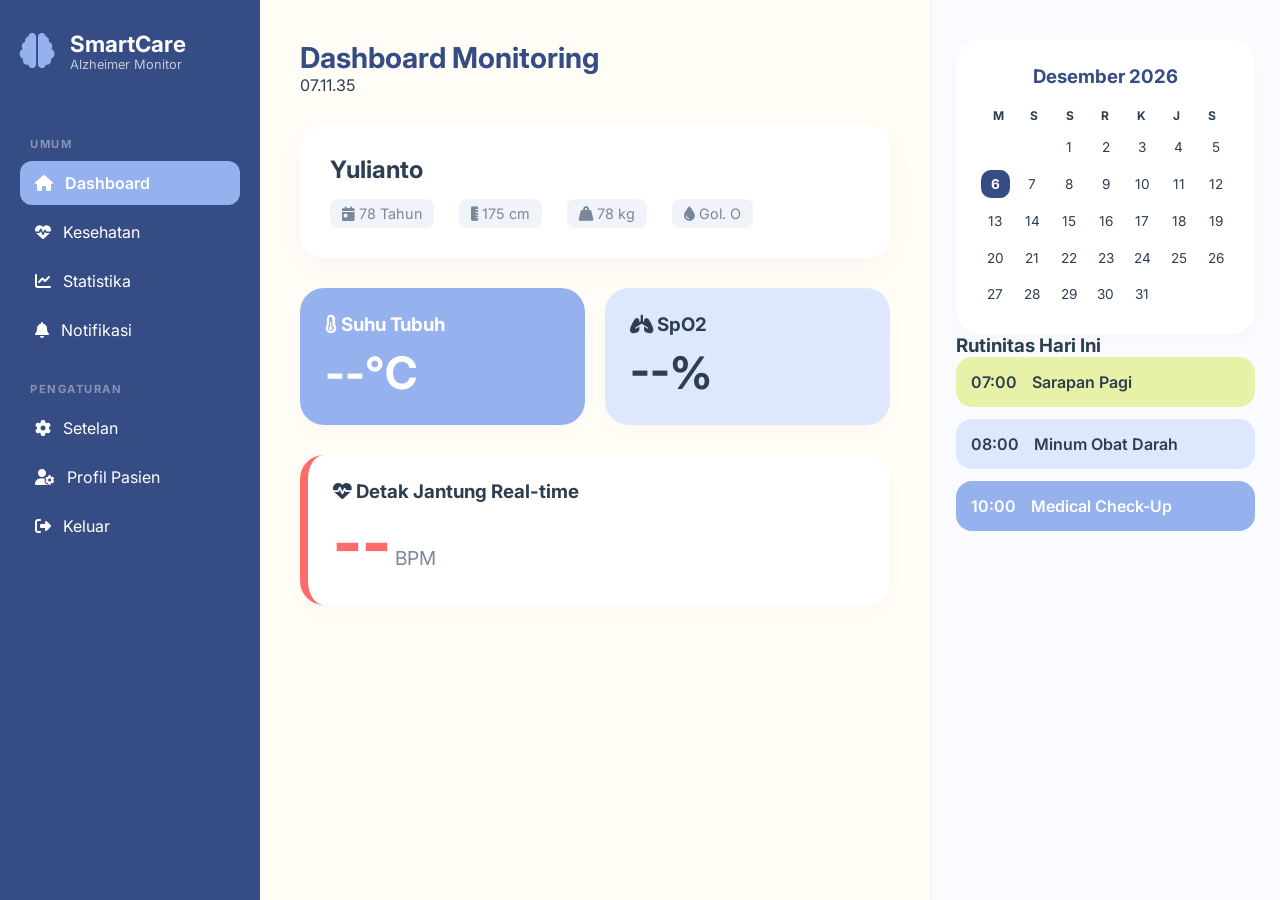
==== index.html @ 2f864b95 "dashboard" ====
<!DOCTYPE html>
<html lang="id">
<head>
    <meta charset="UTF-8">
    <meta name="viewport" content="width=device-width, initial-scale=1.0">
    <title>SmartCare - Dashboard Monitoring Alzheimer</title>
    <link rel="stylesheet" href="https://cdnjs.cloudflare.com/ajax/libs/font-awesome/6.4.0/css/all.min.css">
    <link href="https://fonts.googleapis.com/css2?family=Inter:wght@400;600;700&display=swap" rel="stylesheet">
    <link rel="stylesheet" href="style.css">
</head>
<body>
    <div class="container">
        <nav class="sidebar">
            <div class="logo">
                <i class="fa-solid fa-brain"></i>
                <div>
                    <h2>SmartCare</h2>
                    <p>Alzheimer Monitor</p>
                </div>
            </div>
            
            <div class="menu-section">
                <p class="section-label">UMUM</p>
                <ul class="nav-links">
                    <li class="active"><i class="fa-solid fa-house"></i> Dashboard</li>
                    <li><i class="fa-solid fa-heart-pulse"></i> Kesehatan</li>
                    <li><i class="fa-solid fa-chart-line"></i> Statistika</li>
                    <li><i class="fa-solid fa-bell"></i> Notifikasi</li>
                </ul>
            </div>

            <div class="menu-section">
                <p class="section-label">PENGATURAN</p>
                <ul class="nav-links secondary">
                    <li><i class="fa-solid fa-gear"></i> Setelan</li>
                    <li><i class="fa-solid fa-user-gear"></i> Profil Pasien</li>
                    <li class="logout"><i class="fa-solid fa-right-from-bracket"></i> Keluar</li>
                </ul>
            </div>
        </nav>

        <div class="content-wrapper">
            
            <main class="main-content">
                <header class="dashboard-header">
                    <h1>Dashboard Monitoring</h1>
                    <p id="current-time-display"></p>
                </header>

                <section class="patient-banner">
                    <div class="profile-info">
                        <h2>Yulianto</h2>
                        <div class="stats-row">
                            <span><i class="fa-solid fa-calendar-day"></i> 78 Tahun</span>
                            <span><i class="fa-solid fa-ruler-vertical"></i> 175 cm</span>
                            <span><i class="fa-solid fa-weight-hanging"></i> 78 kg</span>
                            <span><i class="fa-solid fa-droplet"></i> Gol. O</span>
                        </div>
                    </div>
                </section>

                <section class="status-grid">
                    <div class="card status-card blue">
                        <h3><i class="fa-solid fa-temperature-half"></i> Suhu Tubuh</h3>
                        <div class="value"><span id="temp">--</span>°C</div>
                    </div>
                    <div class="card status-card light-blue">
                        <h3><i class="fa-solid fa-lungs"></i> SpO2</h3>
                        <div class="value"><span id="spo2">--</span>%</div>
                    </div>
                </section>

                <section class="heart-rate-section">
                    <div class="card heart-card">
                        <h3><i class="fa-solid fa-heart-pulse"></i> Detak Jantung Real-time</h3>
                        <div class="bpm-display">
                            <span class="bpm-number" id="bpm">--</span>
                            <span class="bpm-unit">BPM</span>
                        </div>
                    </div>
                </section>
            </main>

            <aside class="right-sidebar">
                <div class="calendar-card card">
                    <div class="calendar-header">
                        <h3 id="month-year">Mei 2026</h3>
                    </div>
                    <div class="calendar-days-label">
                        <span>M</span><span>S</span><span>S</span><span>R</span><span>K</span><span>J</span><span>S</span>
                    </div>
                    <div id="calendar-grid" class="calendar-grid"></div>
                </div>

                <div class="routine-section">
                    <h3>Rutinitas Hari Ini</h3>
                    <div class="routine-item green">
                        <span class="time">07:00</span>
                        <p>Sarapan Pagi</p>
                    </div>
                    <div class="routine-item blue">
                        <span class="time">08:00</span>
                        <p>Minum Obat Darah</p>
                    </div>
                    <div class="routine-item dark-blue">
                        <span class="time">10:00</span>
                        <p>Medical Check-Up</p>
                    </div>
                </div>
            </aside>
        </div>
    </div>
    <script src="script.js"></script>
</body>
</html>
---- style.css ----
:root {
    --dark-blue: #364C84;
    --light-blue: #95B1EE;
    --base-white: #FFFDF5;
    --light-green: #E7F1A8;
    --text-main: #2D3E50;
    --text-muted: #7A869A;
}

* {
    box-sizing: border-box;
    margin: 0;
    padding: 0;
    font-family: 'Inter', sans-serif;
}

body {
    background-color: var(--base-white);
    color: var(--text-main);
}

.container {
    display: flex;
    width: 100%;
    min-height: 100vh;
}

/* Sidebar */
.sidebar {
    width: 260px;
    background-color: var(--dark-blue);
    color: white;
    padding: 30px 20px;
    display: flex;
    flex-direction: column;
    flex-shrink: 0;
}

.logo { display: flex; align-items: center; gap: 15px; margin-bottom: 40px; }
.logo i { font-size: 2.2rem; color: var(--light-blue); }
.logo h2 { font-size: 1.4rem; }
.logo p { font-size: 0.8rem; opacity: 0.7; }

.section-label {
    font-size: 0.7rem;
    font-weight: 700;
    color: rgba(255,255,255,0.4);
    margin: 25px 0 10px 10px;
    letter-spacing: 1.5px;
}

.nav-links { list-style: none; }
.nav-links li {
    padding: 12px 15px;
    margin-bottom: 5px;
    cursor: pointer;
    border-radius: 12px;
    transition: 0.3s;
    display: flex;
    align-items: center;
    gap: 12px;
}

.nav-links li:hover { background: rgba(255,255,255,0.1); }
.nav-links li.active { background-color: var(--light-blue); font-weight: 600; }

/* Content Wrapper */
.content-wrapper { display: flex; flex: 1; }

/* Main Content */
.main-content { flex: 1; padding: 40px; }

.dashboard-header { margin-bottom: 30px; }
.dashboard-header h1 { font-size: 1.8rem; color: var(--dark-blue); }

.patient-banner {
    background: white;
    padding: 30px;
    border-radius: 24px;
    box-shadow: 0 10px 30px rgba(0,0,0,0.03);
    margin-bottom: 30px;
}

.stats-row { display: flex; gap: 25px; margin-top: 15px; }
.stats-row span {
    font-size: 0.9rem;
    color: var(--text-muted);
    background: #f0f4f8;
    padding: 6px 12px;
    border-radius: 8px;
}

/* Penyesuaian Grid: 2 Kolom Seimbang */
.status-grid {
    display: grid;
    grid-template-columns: repeat(2, 1fr); /* Diubah jadi 2 kolom */
    gap: 20px;
    margin-bottom: 30px;
}

.card {
    background: white;
    border-radius: 24px;
    padding: 25px;
    box-shadow: 0 8px 20px rgba(0,0,0,0.02);
}

.status-card.blue { background-color: var(--light-blue); color: white; }
.status-card.light-blue { background-color: #DDE8FF; }

.value { font-size: 2.8rem; font-weight: 700; margin-top: 10px; }

.heart-card { border-left: 8px solid #FF6B6B; }
.bpm-number { font-size: 4rem; font-weight: 800; color: #FF6B6B; }
.bpm-unit { font-size: 1.2rem; color: var(--text-muted); }

/* Sidebar Kanan */
.right-sidebar {
    width: 350px;
    padding: 40px 25px;
    background-color: #FAFBFF;
    border-left: 1px solid #ECEEF2;
    flex-shrink: 0;
}

.calendar-header h3 { color: var(--dark-blue); text-align: center; margin-bottom: 20px; }
.calendar-days-label { display: grid; grid-template-columns: repeat(7, 1fr); text-align: center; font-size: 0.75rem; font-weight: bold; margin-bottom: 10px; }
.calendar-grid { display: grid; grid-template-columns: repeat(7, 1fr); gap: 8px; }
.calendar-grid div { aspect-ratio: 1; display: flex; align-items: center; justify-content: center; font-size: 0.85rem; border-radius: 10px; }
.calendar-grid .today { background-color: var(--dark-blue); color: white; font-weight: 700; }

.routine-item { display: flex; align-items: center; gap: 15px; padding: 15px; border-radius: 16px; margin-bottom: 12px; font-weight: 600; }
.routine-item.green { background-color: var(--light-green); }
.routine-item.blue { background-color: #DDE8FF; }
.routine-item.dark-blue { background-color: var(--light-blue); color: white; }
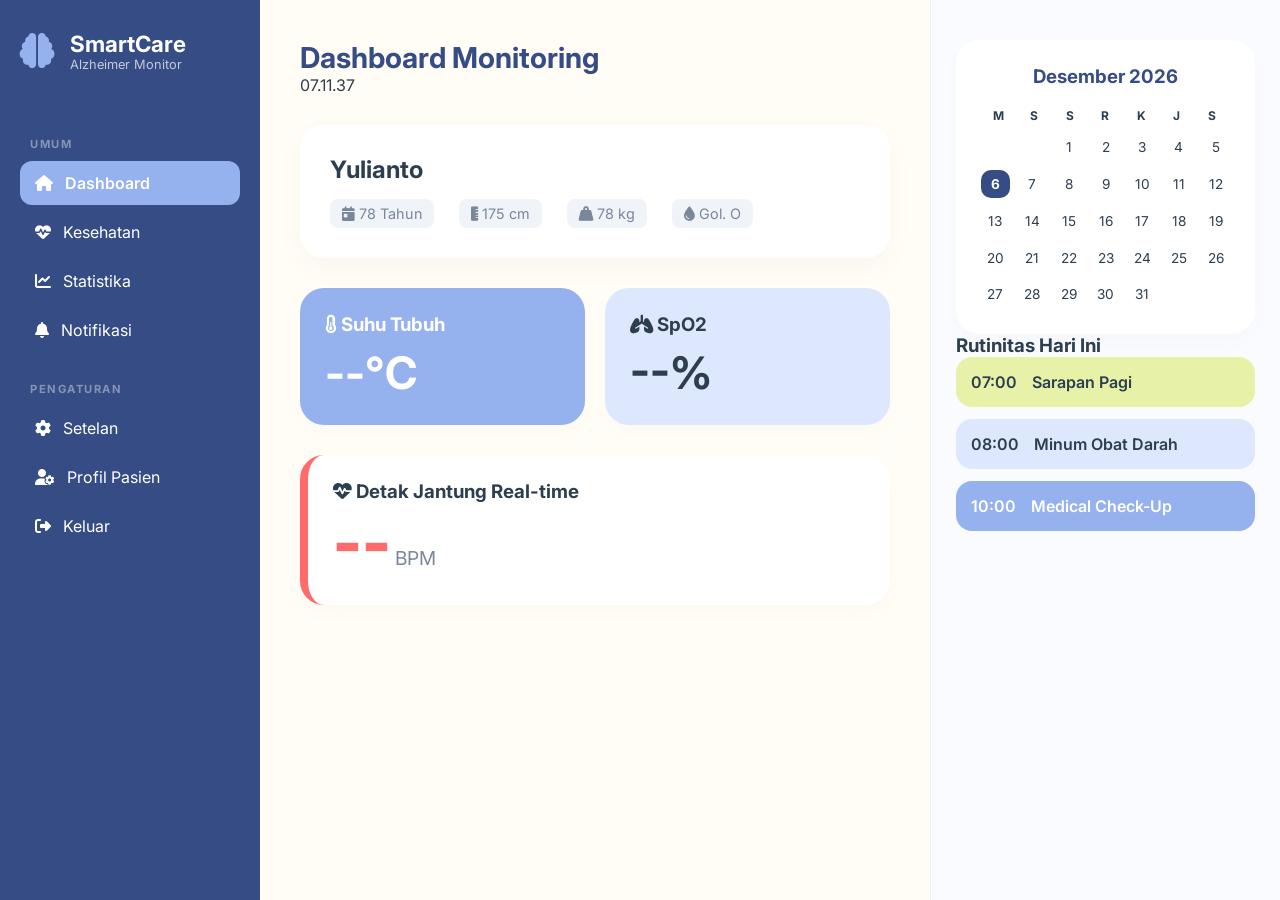
==== commit 07fefa6f: "dashboard edit" ====
--- a/index.html
+++ b/index.html
@@ -3,7 +3,7 @@
 <head>
     <meta charset="UTF-8">
     <meta name="viewport" content="width=device-width, initial-scale=1.0">
-    <title>SmartCare - Dashboard Monitoring Alzheimer</title>
+    <title>SmartCare - Dashboard Monitoring Alzheimer </title>
     <link rel="stylesheet" href="https://cdnjs.cloudflare.com/ajax/libs/font-awesome/6.4.0/css/all.min.css">
     <link href="https://fonts.googleapis.com/css2?family=Inter:wght@400;600;700&display=swap" rel="stylesheet">
     <link rel="stylesheet" href="style.css">
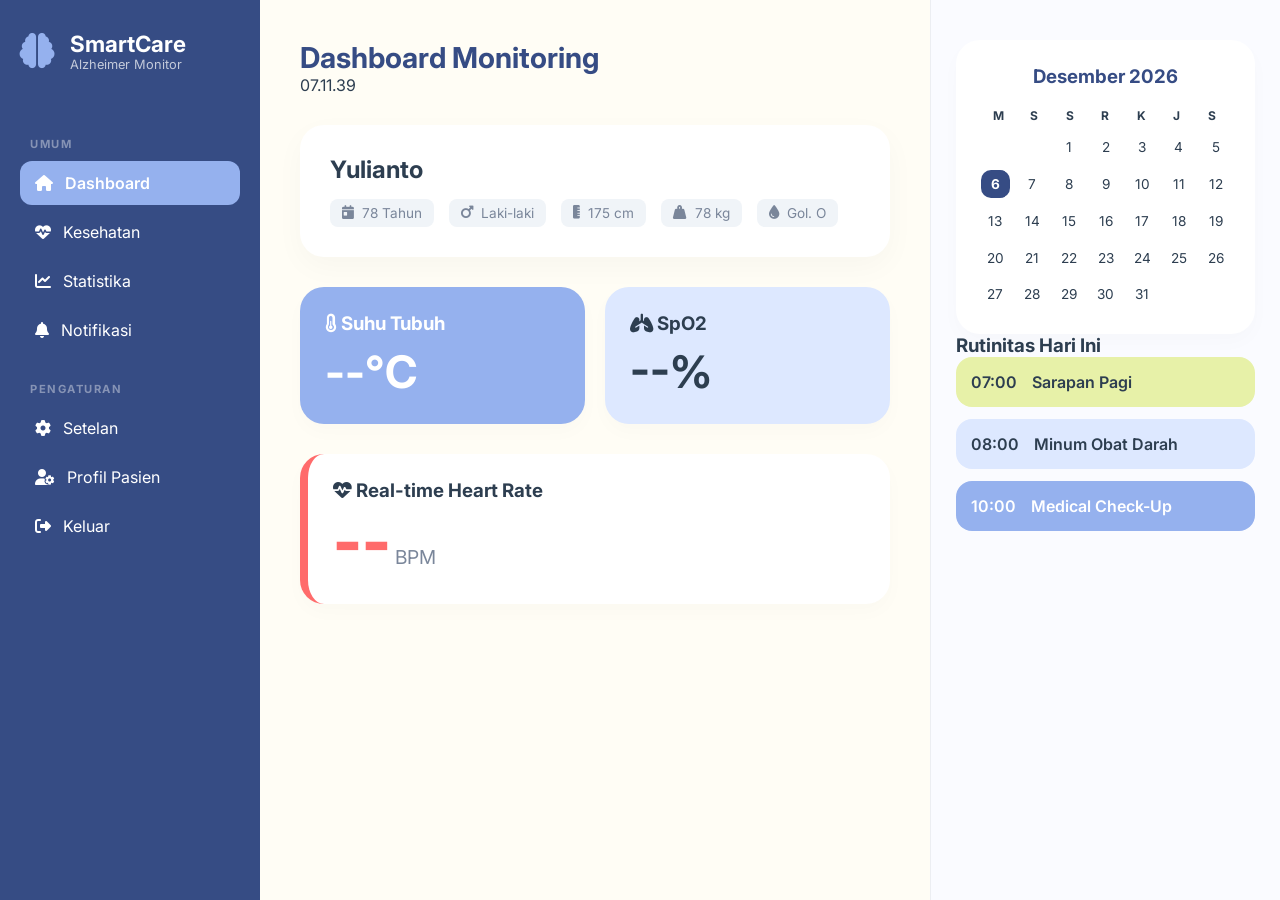
==== commit 3040b667: "edit dashboard and style" ====
--- a/index.html
+++ b/index.html
@@ -3,7 +3,7 @@
 <head>
     <meta charset="UTF-8">
     <meta name="viewport" content="width=device-width, initial-scale=1.0">
-    <title>SmartCare - Dashboard Monitoring Alzheimer </title>
+    <title>SmartCare - Dashboard Monitoring Alzheimer</title>
     <link rel="stylesheet" href="https://cdnjs.cloudflare.com/ajax/libs/font-awesome/6.4.0/css/all.min.css">
     <link href="https://fonts.googleapis.com/css2?family=Inter:wght@400;600;700&display=swap" rel="stylesheet">
     <link rel="stylesheet" href="style.css">
@@ -52,7 +52,7 @@
                         <h2>Yulianto</h2>
                         <div class="stats-row">
                             <span><i class="fa-solid fa-calendar-day"></i> 78 Tahun</span>
-                            <span><i class="fa-solid fa-ruler-vertical"></i> 175 cm</span>
+                            <span><i class="fa-solid fa-mars"></i> Laki-laki</span> <span><i class="fa-solid fa-ruler-vertical"></i> 175 cm</span>
                             <span><i class="fa-solid fa-weight-hanging"></i> 78 kg</span>
                             <span><i class="fa-solid fa-droplet"></i> Gol. O</span>
                         </div>
@@ -72,7 +72,7 @@
 
                 <section class="heart-rate-section">
                     <div class="card heart-card">
-                        <h3><i class="fa-solid fa-heart-pulse"></i> Detak Jantung Real-time</h3>
+                        <h3><i class="fa-solid fa-heart-pulse"></i> Real-time Heart Rate</h3>
                         <div class="bpm-display">
                             <span class="bpm-number" id="bpm">--</span>
                             <span class="bpm-unit">BPM</span>
--- a/style.css
+++ b/style.css
@@ -60,14 +60,10 @@
     align-items: center;
     gap: 12px;
 }
-
 .nav-links li:hover { background: rgba(255,255,255,0.1); }
 .nav-links li.active { background-color: var(--light-blue); font-weight: 600; }
 
-/* Content Wrapper */
 .content-wrapper { display: flex; flex: 1; }
-
-/* Main Content */
 .main-content { flex: 1; padding: 40px; }
 
 .dashboard-header { margin-bottom: 30px; }
@@ -81,19 +77,22 @@
     margin-bottom: 30px;
 }
 
-.stats-row { display: flex; gap: 25px; margin-top: 15px; }
+.stats-row { display: flex; gap: 15px; flex-wrap: wrap; margin-top: 15px; }
 .stats-row span {
-    font-size: 0.9rem;
+    font-size: 0.85rem;
     color: var(--text-muted);
     background: #f0f4f8;
     padding: 6px 12px;
     border-radius: 8px;
+    display: flex;
+    align-items: center;
+    gap: 8px;
 }
 
-/* Penyesuaian Grid: 2 Kolom Seimbang */
+/* Grid: 2 Kolom */
 .status-grid {
     display: grid;
-    grid-template-columns: repeat(2, 1fr); /* Diubah jadi 2 kolom */
+    grid-template-columns: repeat(2, 1fr);
     gap: 20px;
     margin-bottom: 30px;
 }
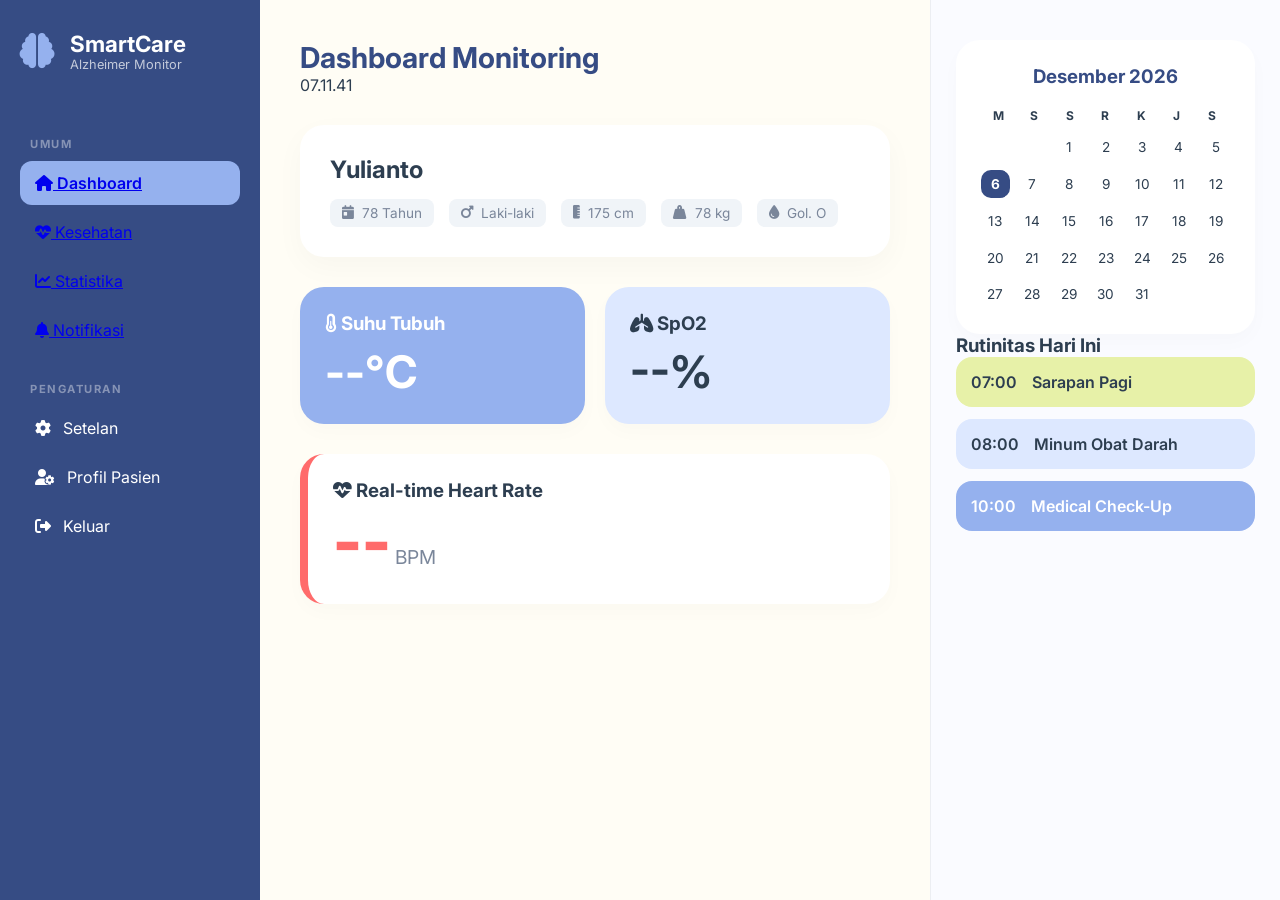
==== commit d6027520: "tab per file" ====
--- a/index.html
+++ b/index.html
@@ -22,10 +22,18 @@
             <div class="menu-section">
                 <p class="section-label">UMUM</p>
                 <ul class="nav-links">
-                    <li class="active"><i class="fa-solid fa-house"></i> Dashboard</li>
-                    <li><i class="fa-solid fa-heart-pulse"></i> Kesehatan</li>
-                    <li><i class="fa-solid fa-chart-line"></i> Statistika</li>
-                    <li><i class="fa-solid fa-bell"></i> Notifikasi</li>
+                    <li class="active">
+                        <a href="index.html" class="nav-item"><i class="fa-solid fa-house"></i> Dashboard</a>
+                    </li>
+                    <li>
+                        <a href="#" class="nav-item"><i class="fa-solid fa-heart-pulse"></i> Kesehatan</a>
+                    </li>
+                    <li>
+                        <a href="#" class="nav-item"><i class="fa-solid fa-chart-line"></i> Statistika</a>
+                    </li>
+                    <li>
+                        <a href="notifikasi.html" class="nav-item"><i class="fa-solid fa-bell"></i> Notifikasi</a>
+                    </li>
                 </ul>
             </div>
 
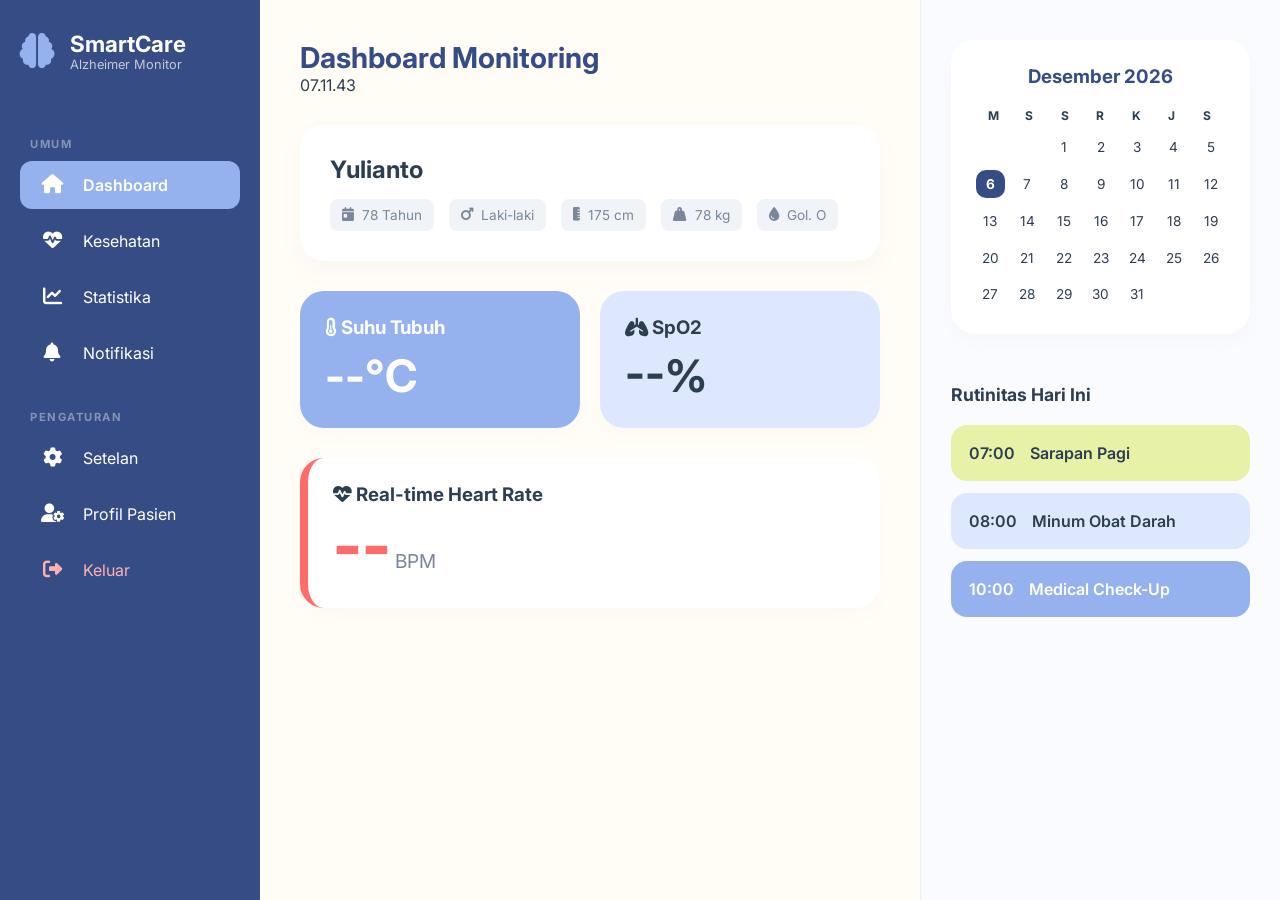
==== commit dc7f43f3: "profile page" ====
--- a/index.html
+++ b/index.html
@@ -22,17 +22,17 @@
             <div class="menu-section">
                 <p class="section-label">UMUM</p>
                 <ul class="nav-links">
-                    <li class="active">
-                        <a href="index.html" class="nav-item"><i class="fa-solid fa-house"></i> Dashboard</a>
+                    <li class="active" onclick="location.href='index.html'">
+                        <i class="fa-solid fa-house"></i> Dashboard
                     </li>
-                    <li>
-                        <a href="#" class="nav-item"><i class="fa-solid fa-heart-pulse"></i> Kesehatan</a>
+                    <li onclick="location.href='#'">
+                        <i class="fa-solid fa-heart-pulse"></i> Kesehatan
                     </li>
-                    <li>
-                        <a href="#" class="nav-item"><i class="fa-solid fa-chart-line"></i> Statistika</a>
+                    <li onclick="location.href='#'">
+                        <i class="fa-solid fa-chart-line"></i> Statistika
                     </li>
-                    <li>
-                        <a href="notifikasi.html" class="nav-item"><i class="fa-solid fa-bell"></i> Notifikasi</a>
+                    <li onclick="location.href='notifikasi.html'">
+                        <i class="fa-solid fa-bell"></i> Notifikasi
                     </li>
                 </ul>
             </div>
@@ -40,9 +40,15 @@
             <div class="menu-section">
                 <p class="section-label">PENGATURAN</p>
                 <ul class="nav-links secondary">
-                    <li><i class="fa-solid fa-gear"></i> Setelan</li>
-                    <li><i class="fa-solid fa-user-gear"></i> Profil Pasien</li>
-                    <li class="logout"><i class="fa-solid fa-right-from-bracket"></i> Keluar</li>
+                    <li onclick="location.href='#'">
+                        <i class="fa-solid fa-gear"></i> Setelan
+                    </li>
+                    <li onclick="location.href='profile.html'">
+                        <i class="fa-solid fa-user-gear"></i> Profil Pasien
+                    </li>
+                    <li class="logout" onclick="alert('Berhasil Keluar')">
+                        <i class="fa-solid fa-right-from-bracket"></i> Keluar
+                    </li>
                 </ul>
             </div>
         </nav>
@@ -52,7 +58,7 @@
             <main class="main-content">
                 <header class="dashboard-header">
                     <h1>Dashboard Monitoring</h1>
-                    <p id="current-time-display"></p>
+                    <p id="current-time-display">--:--:--</p>
                 </header>
 
                 <section class="patient-banner">
@@ -60,7 +66,8 @@
                         <h2>Yulianto</h2>
                         <div class="stats-row">
                             <span><i class="fa-solid fa-calendar-day"></i> 78 Tahun</span>
-                            <span><i class="fa-solid fa-mars"></i> Laki-laki</span> <span><i class="fa-solid fa-ruler-vertical"></i> 175 cm</span>
+                            <span><i class="fa-solid fa-mars"></i> Laki-laki</span>
+                            <span><i class="fa-solid fa-ruler-vertical"></i> 175 cm</span>
                             <span><i class="fa-solid fa-weight-hanging"></i> 78 kg</span>
                             <span><i class="fa-solid fa-droplet"></i> Gol. O</span>
                         </div>
@@ -92,12 +99,13 @@
             <aside class="right-sidebar">
                 <div class="calendar-card card">
                     <div class="calendar-header">
-                        <h3 id="month-year">Mei 2026</h3>
+                        <h3 id="month-year">-- 2026</h3>
                     </div>
                     <div class="calendar-days-label">
                         <span>M</span><span>S</span><span>S</span><span>R</span><span>K</span><span>J</span><span>S</span>
                     </div>
-                    <div id="calendar-grid" class="calendar-grid"></div>
+                    <div id="calendar-grid" class="calendar-grid">
+                        </div>
                 </div>
 
                 <div class="routine-section">
@@ -118,6 +126,7 @@
             </aside>
         </div>
     </div>
+
     <script src="script.js"></script>
 </body>
 </html>
--- a/style.css
+++ b/style.css
@@ -25,7 +25,7 @@
     min-height: 100vh;
 }
 
-/* Sidebar */
+/* ================= SIDEBAR KIRI ================= */
 .sidebar {
     width: 260px;
     background-color: var(--dark-blue);
@@ -36,7 +36,13 @@
     flex-shrink: 0;
 }
 
-.logo { display: flex; align-items: center; gap: 15px; margin-bottom: 40px; }
+.logo { 
+    display: flex; 
+    align-items: center; 
+    gap: 15px; 
+    margin-bottom: 40px; 
+}
+
 .logo i { font-size: 2.2rem; color: var(--light-blue); }
 .logo h2 { font-size: 1.4rem; }
 .logo p { font-size: 0.8rem; opacity: 0.7; }
@@ -50,19 +56,48 @@
 }
 
 .nav-links { list-style: none; }
+
 .nav-links li {
-    padding: 12px 15px;
-    margin-bottom: 5px;
+    padding: 14px 20px; /* Padding lebih luas agar area klik nyaman */
+    margin-bottom: 8px;
     cursor: pointer;
     border-radius: 12px;
-    transition: 0.3s;
+    transition: all 0.3s ease;
     display: flex;
     align-items: center;
-    gap: 12px;
-}
-.nav-links li:hover { background: rgba(255,255,255,0.1); }
-.nav-links li.active { background-color: var(--light-blue); font-weight: 600; }
-
+    gap: 18px; /* Jarak antara ikon dan teks diperlebar */
+    color: white;
+}
+
+.nav-links li i {
+    font-size: 1.2rem;
+    width: 25px; /* Lebar tetap agar semua teks lurus sejajar */
+    text-align: center;
+}
+
+.nav-links li:hover { 
+    background: rgba(255,255,255,0.15); 
+    padding-left: 25px; /* Efek geser saat hover */
+}
+
+.nav-links li.active { 
+    background-color: var(--light-blue); 
+    font-weight: 600; 
+}
+
+/* Link item styling */
+.nav-item {
+    text-decoration: none;
+    color: inherit;
+    display: flex;
+    align-items: center;
+    gap: 18px;
+    width: 100%;
+}
+
+.logout { color: #FFB1B1 !important; }
+
+/* ================= KONTEN UTAMA ================= */
 .content-wrapper { display: flex; flex: 1; }
 .main-content { flex: 1; padding: 40px; }
 
@@ -82,14 +117,14 @@
     font-size: 0.85rem;
     color: var(--text-muted);
     background: #f0f4f8;
-    padding: 6px 12px;
+    padding: 8px 12px;
     border-radius: 8px;
     display: flex;
     align-items: center;
     gap: 8px;
 }
 
-/* Grid: 2 Kolom */
+/* Grid Dashboard */
 .status-grid {
     display: grid;
     grid-template-columns: repeat(2, 1fr);
@@ -113,13 +148,19 @@
 .bpm-number { font-size: 4rem; font-weight: 800; color: #FF6B6B; }
 .bpm-unit { font-size: 1.2rem; color: var(--text-muted); }
 
-/* Sidebar Kanan */
+/* ================= SIDEBAR KANAN ================= */
 .right-sidebar {
-    width: 350px;
-    padding: 40px 25px;
+    width: 360px;
+    padding: 40px 30px;
     background-color: #FAFBFF;
     border-left: 1px solid #ECEEF2;
     flex-shrink: 0;
+    display: flex;
+    flex-direction: column;
+}
+
+.calendar-card {
+    margin-bottom: 50px; /* Jarak antara Kalender dan Rutinitas diperbesar */
 }
 
 .calendar-header h3 { color: var(--dark-blue); text-align: center; margin-bottom: 20px; }
@@ -128,7 +169,74 @@
 .calendar-grid div { aspect-ratio: 1; display: flex; align-items: center; justify-content: center; font-size: 0.85rem; border-radius: 10px; }
 .calendar-grid .today { background-color: var(--dark-blue); color: white; font-weight: 700; }
 
-.routine-item { display: flex; align-items: center; gap: 15px; padding: 15px; border-radius: 16px; margin-bottom: 12px; font-weight: 600; }
+.routine-section h3 { margin-bottom: 20px; font-size: 1.1rem; }
+.routine-item { display: flex; align-items: center; gap: 15px; padding: 18px; border-radius: 16px; margin-bottom: 12px; font-weight: 600; }
 .routine-item.green { background-color: var(--light-green); }
 .routine-item.blue { background-color: #DDE8FF; }
-.routine-item.dark-blue { background-color: var(--light-blue); color: white; }+.routine-item.dark-blue { background-color: var(--light-blue); color: white; }
+
+/* ================= HALAMAN PROFIL ================= */
+.profile-form-card {
+    max-width: 700px;
+    margin: 0 auto;
+    padding: 40px;
+    background: white;
+    border-radius: 24px;
+    box-shadow: 0 10px 30px rgba(0,0,0,0.05);
+}
+
+.form-group { margin-bottom: 20px; display: flex; flex-direction: column; }
+.form-group label { font-size: 0.9rem; font-weight: 600; margin-bottom: 8px; color: var(--dark-blue); }
+.form-group input, .form-group select {
+    padding: 12px 15px;
+    border: 2px solid #f0f4f8;
+    border-radius: 12px;
+    font-size: 1rem;
+    outline: none;
+    transition: 0.3s;
+    background-color: #fafbfc;
+}
+
+.form-group input:focus, .form-group select:focus {
+    border-color: var(--light-blue);
+    background-color: #fff;
+    box-shadow: 0 0 0 4px rgba(149, 177, 238, 0.1);
+}
+
+.form-row { display: grid; grid-template-columns: repeat(2, 1fr); gap: 20px; }
+.form-actions { margin-top: 30px; display: flex; gap: 15px; }
+
+.btn-save {
+    background-color: var(--dark-blue); color: white;
+    padding: 14px 30px; border: none; border-radius: 12px;
+    cursor: pointer; font-weight: 700; transition: 0.3s;
+}
+.btn-save:hover { background-color: var(--light-blue); transform: translateY(-2px); }
+
+.btn-cancel { background-color: #f0f0f0; color: #666; padding: 14px 30px; border: none; border-radius: 12px; cursor: pointer; font-weight: 600; }
+
+/* ================= NOTIFIKASI ================= */
+.notif-header-container { display: flex; justify-content: space-between; align-items: flex-end; margin-bottom: 20px; }
+.btn-clear { background: #FFF0F0; color: #FF6B6B; border: none; padding: 10px 18px; border-radius: 10px; cursor: pointer; font-weight: 600; transition: 0.3s; display: flex; align-items: center; gap: 8px; }
+.btn-clear:hover { background: #FF6B6B; color: white; }
+
+.notif-filters { display: flex; gap: 12px; margin-bottom: 25px; border-bottom: 2px solid #F0F2F5; padding-bottom: 15px; }
+.filter-btn { padding: 8px 20px; border: 1px solid #ECEEF2; background: white; border-radius: 20px; cursor: pointer; color: var(--text-muted); font-weight: 600; transition: 0.3s; font-size: 0.85rem; }
+.filter-btn.active, .filter-btn:hover { background: var(--dark-blue); color: white; border-color: var(--dark-blue); }
+
+.notif-item { 
+    background: white; padding: 25px; border-radius: 16px; 
+    display: flex; gap: 20px; align-items: flex-start; 
+    box-shadow: 0 4px 15px rgba(0,0,0,0.02); border: 1px solid #FAFBFF;
+    border-left: 6px solid transparent; position: relative;
+    transition: all 0.4s ease;
+}
+
+.notif-item.alert { border-left-color: #FF6B6B; }
+.notif-item.info { border-left-color: var(--light-blue); }
+.notif-item.success { border-left-color: var(--light-green); }
+
+.notif-icon { width: 55px; height: 55px; border-radius: 14px; display: flex; align-items: center; justify-content: center; font-size: 1.6rem; flex-shrink: 0; }
+.alert .notif-icon { background: #FFF0F0; color: #FF6B6B; }
+.info .notif-icon { background: #F0F4FF; color: var(--dark-blue); }
+.success .notif-icon { background: #F9FCE5; color: #8C9933; }
